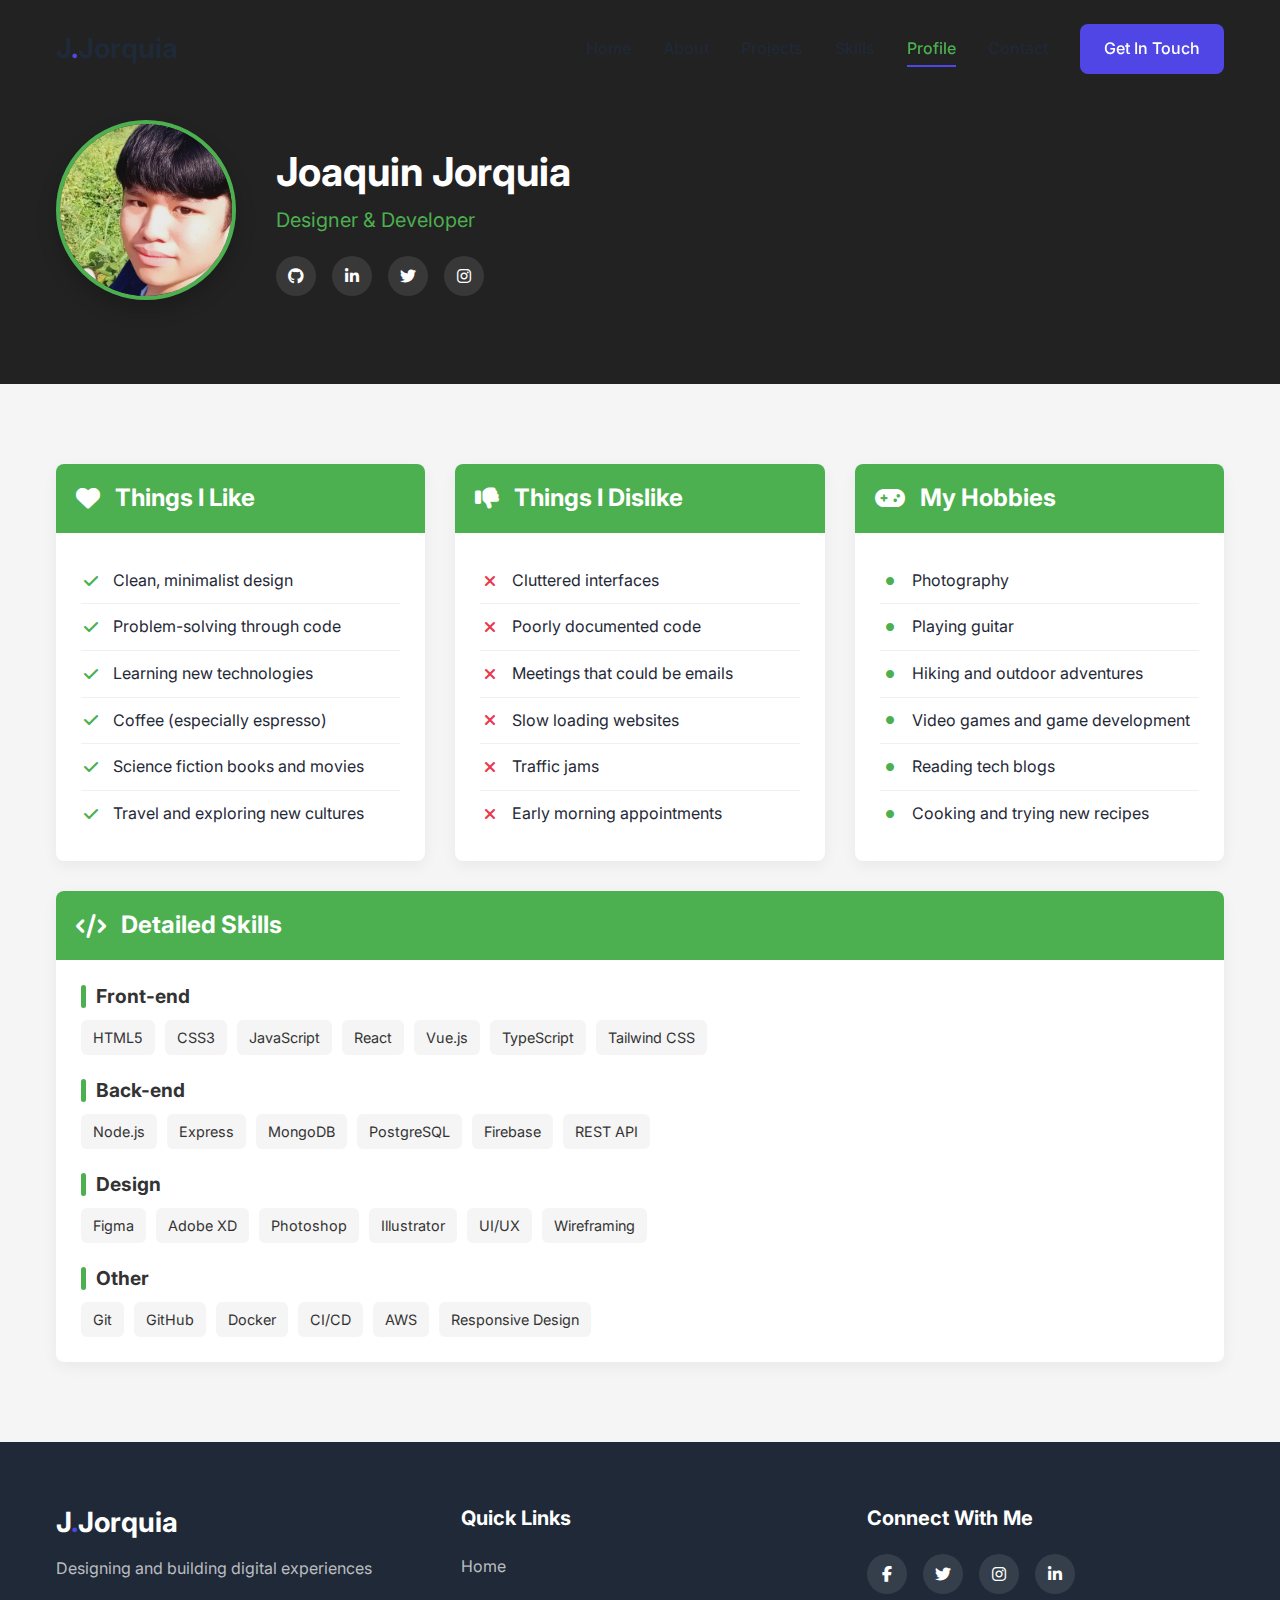
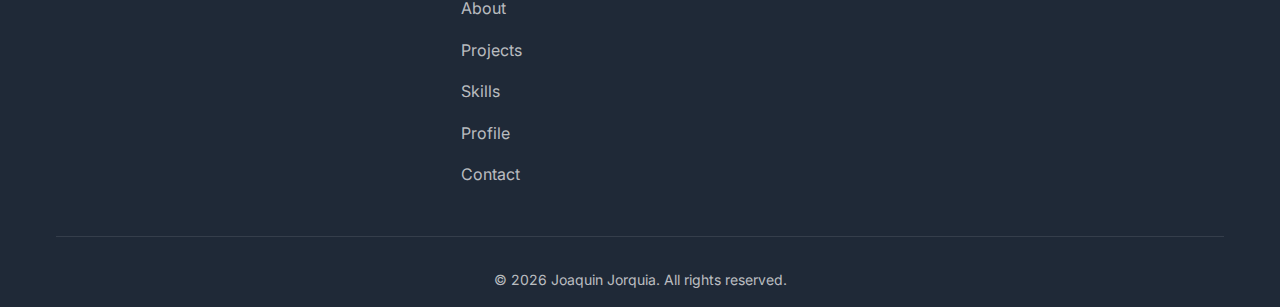
==== profile.html @ 527c4640 "Add profile page" ====
<!DOCTYPE html>
<html lang="en">
  <head>
    <meta charset="UTF-8" />
    <meta name="viewport" content="width=device-width, initial-scale=1.0" />
    <title>Joaquin Jorquia - Profile</title>
    <meta name="description" content="Joaquin Jorquia's Personal Profile - Likes, Dislikes, Hobbies and Skills" />
    <meta name="author" content="Joaquin Jorquia" />

    <meta property="og:title" content="Joaquin Jorquia - Profile" />
    <meta property="og:description" content="Joaquin Jorquia's Personal Profile - Likes, Dislikes, Hobbies and Skills" />
    <meta property="og:type" content="website" />
    <meta property="og:image" content="https://lovable.dev/opengraph-image-p98pqg.png" />

    <meta name="twitter:card" content="summary_large_image" />
    <meta name="twitter:site" content="@lovable_dev" />
    <meta name="twitter:image" content="https://lovable.dev/opengraph-image-p98pqg.png" />
    
    <!-- Google Fonts -->
    <link rel="preconnect" href="https://fonts.googleapis.com">
    <link rel="preconnect" href="https://fonts.gstatic.com" crossorigin>
    <link href="https://fonts.googleapis.com/css2?family=Inter:wght@400;500;600;700&display=swap" rel="stylesheet">
    
    <!-- Main Stylesheet -->
    <link rel="stylesheet" href="styles/main.css">
    <link rel="stylesheet" href="styles/profile.css">
    
    <!-- Font Awesome for icons -->
    <link rel="stylesheet" href="https://cdnjs.cloudflare.com/ajax/libs/font-awesome/6.4.0/css/all.min.css">
  </head>

  <body>
    <!-- Navbar -->
    <nav class="navbar">
      <div class="container navbar-container">
        <a href="index.html" class="logo">J<span>.</span>Jorquia</a>

        <!-- Desktop Navigation -->
        <div class="nav-menu-desktop">
          <a href="index.html#home" class="nav-link">Home</a>
          <a href="index.html#about" class="nav-link">About</a>
          <a href="index.html#projects" class="nav-link">Projects</a>
          <a href="index.html#skills" class="nav-link">Skills</a>
          <a href="profile.html" class="nav-link active">Profile</a>
          <a href="index.html#contact" class="nav-link">Contact</a>
          <a href="index.html#contact" class="btn-primary">Get In Touch</a>
        </div>

        <!-- Mobile Menu Button -->
        <button class="mobile-toggle" id="mobileToggle">
          <i class="fas fa-bars" id="menuIcon"></i>
        </button>
      </div>

      <!-- Mobile Navigation -->
      <div class="nav-menu" id="mobileMenu">
        <div class="container nav-menu-mobile">
          <a href="index.html#home" class="nav-link">Home</a>
          <a href="index.html#about" class="nav-link">About</a>
          <a href="index.html#projects" class="nav-link">Projects</a>
          <a href="index.html#skills" class="nav-link">Skills</a>
          <a href="profile.html" class="nav-link active">Profile</a>
          <a href="index.html#contact" class="nav-link">Contact</a>
          <a href="index.html#contact" class="btn-primary">Get In Touch</a>
        </div>
      </div>
    </nav>

    <!-- Profile Hero Section -->
    <section class="profile-hero">
      <div class="container">
        <div class="profile-header">
          <div class="profile-image-large">
            <img src="public/lovable-uploads/f87fe45c-ae2f-4794-98bb-93a037c8f9b2.png" alt="Joaquin Jorquia">
          </div>
          <div class="profile-intro">
            <h1>Joaquin Jorquia</h1>
            <p class="profile-tagline">Designer & Developer</p>
            <div class="profile-social">
              <a href="#" class="social-icon"><i class="fab fa-github"></i></a>
              <a href="#" class="social-icon"><i class="fab fa-linkedin-in"></i></a>
              <a href="#" class="social-icon"><i class="fab fa-twitter"></i></a>
              <a href="#" class="social-icon"><i class="fab fa-instagram"></i></a>
            </div>
          </div>
        </div>
      </div>
    </section>

    <!-- Profile Content Section -->
    <section class="profile-content">
      <div class="container">
        <div class="profile-grid">
          <!-- Likes Section -->
          <div class="profile-card">
            <div class="card-header">
              <i class="fas fa-heart card-icon"></i>
              <h2>Things I Like</h2>
            </div>
            <div class="card-content">
              <ul class="profile-list">
                <li><i class="fas fa-check"></i> Clean, minimalist design</li>
                <li><i class="fas fa-check"></i> Problem-solving through code</li>
                <li><i class="fas fa-check"></i> Learning new technologies</li>
                <li><i class="fas fa-check"></i> Coffee (especially espresso)</li>
                <li><i class="fas fa-check"></i> Science fiction books and movies</li>
                <li><i class="fas fa-check"></i> Travel and exploring new cultures</li>
              </ul>
            </div>
          </div>
          
          <!-- Dislikes Section -->
          <div class="profile-card">
            <div class="card-header">
              <i class="fas fa-thumbs-down card-icon"></i>
              <h2>Things I Dislike</h2>
            </div>
            <div class="card-content">
              <ul class="profile-list">
                <li><i class="fas fa-times"></i> Cluttered interfaces</li>
                <li><i class="fas fa-times"></i> Poorly documented code</li>
                <li><i class="fas fa-times"></i> Meetings that could be emails</li>
                <li><i class="fas fa-times"></i> Slow loading websites</li>
                <li><i class="fas fa-times"></i> Traffic jams</li>
                <li><i class="fas fa-times"></i> Early morning appointments</li>
              </ul>
            </div>
          </div>
          
          <!-- Hobbies Section -->
          <div class="profile-card">
            <div class="card-header">
              <i class="fas fa-gamepad card-icon"></i>
              <h2>My Hobbies</h2>
            </div>
            <div class="card-content">
              <ul class="profile-list">
                <li><i class="fas fa-circle"></i> Photography</li>
                <li><i class="fas fa-circle"></i> Playing guitar</li>
                <li><i class="fas fa-circle"></i> Hiking and outdoor adventures</li>
                <li><i class="fas fa-circle"></i> Video games and game development</li>
                <li><i class="fas fa-circle"></i> Reading tech blogs</li>
                <li><i class="fas fa-circle"></i> Cooking and trying new recipes</li>
              </ul>
            </div>
          </div>
          
          <!-- Detailed Skills Section -->
          <div class="profile-card skills-card">
            <div class="card-header">
              <i class="fas fa-code card-icon"></i>
              <h2>Detailed Skills</h2>
            </div>
            <div class="card-content">
              <div class="detailed-skills">
                <div class="skill-category">
                  <h3>Front-end</h3>
                  <div class="skill-tags">
                    <span class="skill-tag">HTML5</span>
                    <span class="skill-tag">CSS3</span>
                    <span class="skill-tag">JavaScript</span>
                    <span class="skill-tag">React</span>
                    <span class="skill-tag">Vue.js</span>
                    <span class="skill-tag">TypeScript</span>
                    <span class="skill-tag">Tailwind CSS</span>
                  </div>
                </div>
                
                <div class="skill-category">
                  <h3>Back-end</h3>
                  <div class="skill-tags">
                    <span class="skill-tag">Node.js</span>
                    <span class="skill-tag">Express</span>
                    <span class="skill-tag">MongoDB</span>
                    <span class="skill-tag">PostgreSQL</span>
                    <span class="skill-tag">Firebase</span>
                    <span class="skill-tag">REST API</span>
                  </div>
                </div>
                
                <div class="skill-category">
                  <h3>Design</h3>
                  <div class="skill-tags">
                    <span class="skill-tag">Figma</span>
                    <span class="skill-tag">Adobe XD</span>
                    <span class="skill-tag">Photoshop</span>
                    <span class="skill-tag">Illustrator</span>
                    <span class="skill-tag">UI/UX</span>
                    <span class="skill-tag">Wireframing</span>
                  </div>
                </div>
                
                <div class="skill-category">
                  <h3>Other</h3>
                  <div class="skill-tags">
                    <span class="skill-tag">Git</span>
                    <span class="skill-tag">GitHub</span>
                    <span class="skill-tag">Docker</span>
                    <span class="skill-tag">CI/CD</span>
                    <span class="skill-tag">AWS</span>
                    <span class="skill-tag">Responsive Design</span>
                  </div>
                </div>
              </div>
            </div>
          </div>
        </div>
      </div>
    </section>

    <!-- Footer -->
    <footer class="footer">
      <div class="container footer-container">
        <div>
          <h2 class="footer-logo">
            J<span>.</span>Jorquia
          </h2>
          <p class="footer-tagline">
            Designing and building digital experiences
          </p>
        </div>
        
        <div class="footer-nav">
          <h3>Quick Links</h3>
          <div class="footer-links">
            <a href="index.html#home" class="footer-link">Home</a>
            <a href="index.html#about" class="footer-link">About</a>
            <a href="index.html#projects" class="footer-link">Projects</a>
            <a href="index.html#skills" class="footer-link">Skills</a>
            <a href="profile.html" class="footer-link">Profile</a>
            <a href="index.html#contact" class="footer-link">Contact</a>
          </div>
        </div>
        
        <div>
          <h3>Connect With Me</h3>
          <div class="social-links">
            <a href="#" class="social-link" aria-label="Facebook">
              <i class="fab fa-facebook-f"></i>
            </a>
            <a href="#" class="social-link" aria-label="Twitter">
              <i class="fab fa-twitter"></i>
            </a>
            <a href="#" class="social-link" aria-label="Instagram">
              <i class="fab fa-instagram"></i>
            </a>
            <a href="#" class="social-link" aria-label="LinkedIn">
              <i class="fab fa-linkedin-in"></i>
            </a>
          </div>
        </div>
      </div>
      
      <div class="container">
        <div class="copyright">
          <p>&copy; <span id="currentYear"></span> Joaquin Jorquia. All rights reserved.</p>
        </div>
      </div>
      
      <button 
        class="scroll-top"
        id="scrollTopBtn"
        aria-label="Scroll to top"
      >
        <i class="fas fa-arrow-up"></i>
      </button>
    </footer>

    <!-- JavaScript -->
    <script src="js/main.js"></script>
  </body>
</html>
---- styles/main.css ----
/* Main CSS Styles */
:root {
  --primary-color: #4f46e5;
  --secondary-color: #f97316;
  --text-color: #1f2937;
  --text-light: #6b7280;
  --text-white: #ffffff;
  --background-color: #ffffff;
  --background-alt: #f9fafb;
  --border-color: #e5e7eb;
  --success-color: #10b981;
  --danger-color: #ef4444;
  --border-radius: 0.5rem;
  --transition: all 0.3s ease;
}

/* Base Styles */
* {
  margin: 0;
  padding: 0;
  box-sizing: border-box;
}

html {
  scroll-behavior: smooth;
}

body {
  font-family: 'Inter', sans-serif;
  color: var(--text-color);
  line-height: 1.6;
  font-size: 16px;
  background-color: var(--background-color);
}

h1, h2, h3, h4, h5, h6 {
  font-weight: 700;
  line-height: 1.2;
  margin-bottom: 1rem;
}

a {
  text-decoration: none;
  color: inherit;
  transition: var(--transition);
}

img {
  max-width: 100%;
  height: auto;
}

.container {
  width: 100%;
  max-width: 1200px;
  margin: 0 auto;
  padding: 0 1rem;
}

/* Button Styles */
.btn-primary {
  display: inline-block;
  background-color: var(--primary-color);
  color: var(--text-white);
  font-weight: 500;
  padding: 0.75rem 1.5rem;
  border-radius: var(--border-radius);
  transition: var(--transition);
  border: none;
  cursor: pointer;
}

.btn-primary:hover {
  background-color: rgba(79, 70, 229, 0.9);
}

.btn-outline {
  display: inline-block;
  background-color: transparent;
  color: var(--text-color);
  font-weight: 500;
  padding: 0.75rem 1.5rem;
  border-radius: var(--border-radius);
  border: 2px solid var(--text-color);
  transition: var(--transition);
  cursor: pointer;
}

.btn-outline:hover {
  background-color: var(--text-color);
  color: var(--text-white);
}

.btn-with-icon {
  display: flex;
  align-items: center;
  gap: 0.5rem;
}

.btn-icon {
  font-size: 1.125rem;
}

/* Section Styles */
section {
  padding: 4rem 0;
}

.section-header {
  margin-bottom: 3rem;
  text-align: center;
}

.section-title {
  font-size: 2.25rem;
  margin-bottom: 1rem;
}

.section-divider {
  width: 60px;
  height: 4px;
  background-color: var(--primary-color);
  margin: 0 auto 1.5rem;
  border-radius: 2px;
}

.section-description {
  max-width: 700px;
  margin: 0 auto;
  color: var(--text-light);
  font-size: 1.125rem;
}

/* Navbar Styles */
.navbar {
  position: fixed;
  top: 0;
  left: 0;
  width: 100%;
  background-color: transparent;
  padding: 1.5rem 0;
  z-index: 1000;
  transition: var(--transition);
}

.navbar.scrolled {
  background-color: var(--background-color);
  box-shadow: 0 4px 6px -1px rgba(0, 0, 0, 0.1);
  padding: 1rem 0;
}

.navbar-container {
  display: flex;
  justify-content: space-between;
  align-items: center;
}

.logo {
  font-size: 1.75rem;
  font-weight: 700;
  color: var(--text-color);
}

.logo span {
  color: var(--primary-color);
}

.nav-menu-desktop {
  display: flex;
  align-items: center;
  gap: 2rem;
}

.nav-link {
  position: relative;
  font-weight: 500;
  color: var(--text-color);
}

.nav-link::after {
  content: '';
  position: absolute;
  left: 0;
  bottom: -5px;
  width: 0;
  height: 2px;
  background-color: var(--primary-color);
  transition: var(--transition);
}

.nav-link:hover {
  color: var(--primary-color);
}

.nav-link:hover::after {
  width: 100%;
}

.mobile-toggle {
  display: none;
  background: transparent;
  border: none;
  font-size: 1.5rem;
  cursor: pointer;
  color: var(--text-color);
}

.nav-menu {
  display: none;
  position: absolute;
  top: 100%;
  left: 0;
  width: 100%;
  background-color: var(--background-color);
  padding: 1rem 0;
  box-shadow: 0 4px 6px -1px rgba(0, 0, 0, 0.1);
}

.nav-menu.active {
  display: block;
}

.nav-menu-mobile {
  display: flex;
  flex-direction: column;
  gap: 1.5rem;
  padding: 1rem 0;
}

/* Hero Section */
.hero {
  min-height: 100vh;
  display: flex;
  align-items: center;
  padding-top: 80px;
  background-color: var(--background-alt);
}

.hero-container {
  display: flex;
  align-items: center;
  justify-content: space-between;
  gap: 2rem;
}

.hero-content {
  flex: 1;
}

.hero-subtitle {
  font-size: 1.25rem;
  color: var(--primary-color);
  margin-bottom: 0.5rem;
}

.hero-title {
  font-size: 3.5rem;
  margin-bottom: 1.5rem;
}

.hero-description {
  font-size: 1.125rem;
  color: var(--text-light);
  margin-bottom: 2rem;
  max-width: 600px;
}

.hero-buttons {
  display: flex;
  gap: 1rem;
}

.hero-image {
  flex: 1;
  position: relative;
  display: flex;
  justify-content: center;
  align-items: center;
}

.image-decoration {
  position: absolute;
  width: 80%;
  height: 80%;
  border: 4px solid var(--primary-color);
  border-radius: var(--border-radius);
  top: 2rem;
  right: 0;
  z-index: 1;
}

.profile-image-container {
  position: relative;
  z-index: 2;
  width: 80%;
  border-radius: var(--border-radius);
  overflow: hidden;
  box-shadow: 0 20px 25px -5px rgba(0, 0, 0, 0.1);
}

.profile-image {
  width: 100%;
  height: auto;
  display: block;
}

.availability-badge {
  position: absolute;
  bottom: 2rem;
  left: 0;
  background-color: var(--success-color);
  color: var(--text-white);
  padding: 0.5rem 1rem;
  border-radius: 0 var(--border-radius) var(--border-radius) 0;
  font-weight: 500;
  font-size: 0.875rem;
  z-index: 3;
}

/* About Section */
.about {
  background-color: var(--background-color);
}

.about-content {
  display: flex;
  gap: 4rem;
}

.about-info {
  flex: 1;
}

.about-title {
  font-size: 2rem;
  margin-bottom: 1.5rem;
}

.about-title span {
  color: var(--primary-color);
}

.about-text {
  margin-bottom: 1.5rem;
  color: var(--text-light);
}

.about-contact-info {
  margin-bottom: 2rem;
}

.contact-item {
  display: flex;
  align-items: center;
  gap: 1rem;
  margin-bottom: 1rem;
}

.contact-icon {
  color: var(--primary-color);
  font-size: 1.25rem;
}

.about-stats {
  flex: 1;
}

.stats-grid {
  display: grid;
  grid-template-columns: repeat(2, 1fr);
  gap: 1.5rem;
}

.stat-card {
  background-color: var(--background-alt);
  padding: 2rem;
  border-radius: var(--border-radius);
  text-align: center;
  transition: var(--transition);
}

.stat-card:hover {
  transform: translateY(-5px);
  box-shadow: 0 10px 15px -3px rgba(0, 0, 0, 0.1);
}

.stat-value {
  font-size: 2.5rem;
  color: var(--primary-color);
  margin-bottom: 0.5rem;
}

.stat-label {
  color: var(--text-light);
  font-weight: 500;
}

/* Projects Section */
.projects {
  background-color: var(--background-alt);
}

.projects-grid {
  display: grid;
  grid-template-columns: repeat(auto-fill, minmax(350px, 1fr));
  gap: 2rem;
  margin-bottom: 3rem;
}

.project-card {
  background-color: var(--background-color);
  border-radius: var(--border-radius);
  overflow: hidden;
  box-shadow: 0 4px 6px -1px rgba(0, 0, 0, 0.1);
  transition: var(--transition);
}

.project-card:hover {
  transform: translateY(-5px);
  box-shadow: 0 10px 15px -3px rgba(0, 0, 0, 0.1);
}

.project-image-container {
  height: 200px;
  overflow: hidden;
}

.project-image {
  width: 100%;
  height: 100%;
  object-fit: cover;
  transition: transform 0.5s ease;
}

.project-card:hover .project-image {
  transform: scale(1.05);
}

.project-content {
  padding: 1.5rem;
}

.project-title {
  font-size: 1.25rem;
  margin-bottom: 0.75rem;
}

.project-description {
  color: var(--text-light);
  margin-bottom: 1rem;
  font-size: 0.875rem;
}

.project-tags {
  display: flex;
  flex-wrap: wrap;
  gap: 0.5rem;
  margin-bottom: 1.5rem;
}

.project-tag {
  background-color: var(--background-alt);
  padding: 0.25rem 0.75rem;
  border-radius: 9999px;
  font-size: 0.75rem;
  font-weight: 500;
}

.project-links {
  display: flex;
  gap: 1rem;
}

.project-link {
  display: flex;
  align-items: center;
  gap: 0.5rem;
  color: var(--primary-color);
  font-weight: 500;
  font-size: 0.875rem;
}

.project-link:hover {
  text-decoration: underline;
}

.projects-button {
  display: flex;
  justify-content: center;
}

/* Skills Section */
.skills {
  background-color: var(--background-color);
}

.skills-grid {
  display: grid;
  grid-template-columns: repeat(auto-fill, minmax(300px, 1fr));
  gap: 3rem;
}

.skill-category {
  display: flex;
  flex-direction: column;
}

.category-title {
  position: relative;
  font-size: 1.5rem;
  margin-bottom: 2rem;
  padding-bottom: 0.5rem;
}

.category-title::after {
  content: '';
  position: absolute;
  bottom: 0;
  left: 0;
  width: 40px;
  height: 3px;
  background-color: var(--primary-color);
  border-radius: 1.5px;
}

.skills-list {
  display: flex;
  flex-direction: column;
  gap: 1.5rem;
}

.skill-item {
  width: 100%;
}

.skill-header {
  display: flex;
  justify-content: space-between;
  margin-bottom: 0.5rem;
}

.skill-name {
  font-weight: 500;
}

.skill-percentage {
  color: var(--primary-color);
  font-weight: 500;
}

.skill-bar-bg {
  width: 100%;
  height: 8px;
  background-color: var(--background-alt);
  border-radius: 4px;
  overflow: hidden;
}

.skill-bar-fill {
  height: 100%;
  background-color: var(--primary-color);
  border-radius: 4px;
  transition: width 1s ease-in-out;
}

/* Contact Section */
.contact {
  background-color: var(--background-alt);
}

.contact-container {
  display: flex;
  gap: 3rem;
}

.contact-info {
  flex: 1;
}

.contact-title {
  font-size: 1.5rem;
  margin-bottom: 1rem;
}

.contact-description {
  color: var(--text-light);
  margin-bottom: 2rem;
}

.contact-details {
  display: flex;
  flex-direction: column;
  gap: 1.5rem;
  margin-bottom: 2rem;
}

.contact-detail {
  display: flex;
  gap: 1rem;
}

.contact-detail-icon {
  display: flex;
  align-items: center;
  justify-content: center;
  width: 50px;
  height: 50px;
  background-color: var(--background-color);
  color: var(--primary-color);
  border-radius: 50%;
  font-size: 1.25rem;
  flex-shrink: 0;
}

.contact-detail-text h4 {
  font-size: 1.125rem;
  margin-bottom: 0.25rem;
}

.contact-detail-text p {
  color: var(--text-light);
}

.contact-form {
  flex: 1;
  background-color: var(--background-color);
  padding: 2rem;
  border-radius: var(--border-radius);
  box-shadow: 0 4px 6px -1px rgba(0, 0, 0, 0.1);
}

.form-title {
  font-size:.5rem;
  margin-bottom: 1.5rem;
}

.form-group {
  margin-bottom: 1.5rem;
}

.form-label {
  display: block;
  margin-bottom: 0.5rem;
  font-weight: 500;
}

.form-input, .form-textarea {
  width: 100%;
  padding: 0.75rem 1rem;
  border: 1px solid var(--border-color);
  border-radius: var(--border-radius);
  font-family: inherit;
  font-size: 1rem;
  background-color: var(--background-color);
  transition: var(--transition);
}

.form-input:focus, .form-textarea:focus {
  outline: none;
  border-color: var(--primary-color);
  box-shadow: 0 0 0 3px rgba(79, 70, 229, 0.2);
}

.form-textarea {
  min-height: 150px;
  resize: vertical;
}

.form-button {
  width: 100%;
  background-color: var(--primary-color);
  color: var(--text-white);
  padding: 0.75rem 1.5rem;
  border: none;
  border-radius: var(--border-radius);
  font-weight: 500;
  cursor: pointer;
  transition: var(--transition);
}

.form-button:hover {
  background-color: rgba(79, 70, 229, 0.9);
}

/* Footer */
.footer {
  background-color: var(--text-color);
  color: var(--text-white);
  padding: 4rem 0 1rem;
  position: relative;
}

.footer-container {
  display: grid;
  grid-template-columns: repeat(auto-fit, minmax(250px, 1fr));
  gap: 3rem;
  margin-bottom: 3rem;
}

.footer-logo {
  font-size: 1.75rem;
  font-weight: 700;
  margin-bottom: 1rem;
}

.footer-logo span {
  color: var(--primary-color);
}

.footer-tagline {
  color: rgba(255, 255, 255, 0.7);
}

.footer h3 {
  font-size: 1.25rem;
  margin-bottom: 1.5rem;
}

.footer-links {
  display: flex;
  flex-direction: column;
  gap: 1rem;
}

.footer-link {
  color: rgba(255, 255, 255, 0.7);
  transition: var(--transition);
}

.footer-link:hover {
  color: var(--text-white);
  transform: translateX(5px);
}

.social-links {
  display: flex;
  gap: 1rem;
}

.social-link {
  display: flex;
  align-items: center;
  justify-content: center;
  width: 40px;
  height: 40px;
  background-color: rgba(255, 255, 255, 0.1);
  color: var(--text-white);
  border-radius: 50%;
  transition: var(--transition);
}

.social-link:hover {
  background-color: var(--primary-color);
  transform: translateY(-3px);
}

.copyright {
  text-align: center;
  padding-top: 2rem;
  border-top: 1px solid rgba(255, 255, 255, 0.1);
  color: rgba(255, 255, 255, 0.7);
  font-size: 0.875rem;
}

.scroll-top {
  position: fixed;
  bottom: 2rem;
  right: 2rem;
  width: 40px;
  height: 40px;
  background-color: var(--primary-color);
  color: var(--text-white);
  border: none;
  border-radius: 50%;
  display: flex;
  align-items: center;
  justify-content: center;
  cursor: pointer;
  opacity: 0;
  transition: var(--transition);
  z-index: 100;
}

.scroll-top.visible {
  opacity: 1;
}

/* Responsive Styles */
@media (max-width: 992px) {
  .hero-container {
    flex-direction: column-reverse;
    text-align: center;
  }
  
  .hero-buttons {
    justify-content: center;
  }
  
  .section-title {
    font-size: 2rem;
  }
  
  .about-content {
    flex-direction: column;
  }
  
  .contact-container {
    flex-direction: column;
  }
}

@media (max-width: 768px) {
  .nav-menu-desktop {
    display: none;
  }
  
  .mobile-toggle {
    display: block;
  }
  
  .hero-title {
    font-size: 2.5rem;
  }
  
  .stats-grid {
    grid-template-columns: 1fr;
  }
  
  .projects-grid {
    grid-template-columns: 1fr;
  }
  
  .skills-grid {
    grid-template-columns: 1fr;
  }
  
  .footer-container {
    grid-template-columns: 1fr;
    text-align: center;
  }
  
  .footer-links {
    align-items: center;
  }
  
  .social-links {
    justify-content: center;
  }
}

@media (max-width: 576px) {
  section {
    padding: 3rem 0;
  }
  
  .hero-title {
    font-size: 2rem;
  }
  
  .btn-primary, .btn-outline {
    padding: 0.6rem 1.2rem;
  }
  
  .about-title {
    font-size: 1.75rem;
  }
  
  .contact-detail {
    flex-direction: column;
    align-items: center;
    text-align: center;
  }
}
---- styles/profile.css ----
/* Profile Page Styles */
.profile-hero {
  padding-top: 120px;
  padding-bottom: 60px;
  background-color: #222222;
  color: white;
}

.profile-header {
  display: flex;
  flex-direction: column;
  align-items: center;
  text-align: center;
  animation: fadeIn 0.5s ease-out;
}

.profile-image-large {
  width: 180px;
  height: 180px;
  border-radius: 50%;
  overflow: hidden;
  border: 4px solid #4CAF50;
  margin-bottom: 24px;
  box-shadow: 0 10px 20px rgba(0,0,0,0.2);
}

.profile-image-large img {
  width: 100%;
  height: 100%;
  object-fit: cover;
}

.profile-intro h1 {
  font-size: 2.5rem;
  margin-bottom: 8px;
}

.profile-tagline {
  font-size: 1.25rem;
  color: #4CAF50;
  margin-bottom: 20px;
}

.profile-social {
  display: flex;
  gap: 16px;
  justify-content: center;
}

.social-icon {
  width: 40px;
  height: 40px;
  background-color: rgba(255, 255, 255, 0.1);
  border-radius: 50%;
  display: flex;
  align-items: center;
  justify-content: center;
  color: white;
  transition: all 0.3s ease;
}

.social-icon:hover {
  background-color: #4CAF50;
  transform: translateY(-3px);
}

/* Profile Content */
.profile-content {
  padding: 80px 0;
  background-color: #f5f5f5;
}

.profile-grid {
  display: grid;
  grid-template-columns: 1fr;
  gap: 30px;
}

.profile-card {
  background-color: white;
  border-radius: 8px;
  overflow: hidden;
  box-shadow: 0 5px 15px rgba(0,0,0,0.05);
  transition: transform 0.3s ease, box-shadow 0.3s ease;
  animation: fadeIn 0.6s ease-out;
}

.profile-card:hover {
  transform: translateY(-5px);
  box-shadow: 0 10px 25px rgba(0,0,0,0.1);
}

.card-header {
  background-color: #4CAF50;
  color: white;
  padding: 20px;
  display: flex;
  align-items: center;
  gap: 15px;
}

.card-icon {
  font-size: 24px;
}

.card-header h2 {
  font-size: 1.5rem;
  margin: 0;
}

.card-content {
  padding: 25px;
}

.profile-list {
  list-style: none;
  padding: 0;
  margin: 0;
}

.profile-list li {
  padding: 10px 0;
  border-bottom: 1px solid #f0f0f0;
  display: flex;
  align-items: center;
  gap: 12px;
}

.profile-list li:last-child {
  border-bottom: none;
}

.profile-list li i {
  min-width: 20px;
  text-align: center;
}

.profile-list li i.fa-check {
  color: #4CAF50;
}

.profile-list li i.fa-times {
  color: #EA384C;
}

.profile-list li i.fa-circle {
  color: #4CAF50;
  font-size: 8px;
}

/* Detailed Skills */
.skills-card {
  grid-column: 1 / -1;
}

.detailed-skills {
  display: flex;
  flex-direction: column;
  gap: 24px;
}

.skill-category h3 {
  font-size: 1.2rem;
  margin-bottom: 12px;
  color: #333;
  position: relative;
  padding-left: 15px;
}

.skill-category h3::before {
  content: '';
  position: absolute;
  left: 0;
  top: 0;
  height: 100%;
  width: 5px;
  background-color: #4CAF50;
  border-radius: 3px;
}

.skill-tags {
  display: flex;
  flex-wrap: wrap;
  gap: 10px;
}

.skill-tag {
  background-color: #f5f5f5;
  color: #333;
  padding: 6px 12px;
  border-radius: 6px;
  font-size: 0.9rem;
  transition: all 0.2s ease;
}

.skill-tag:hover {
  background-color: #4CAF50;
  color: white;
  transform: scale(1.05);
}

/* Active navigation link */
.nav-link.active {
  color: #4CAF50;
}

.nav-link.active::after {
  width: 100%;
}

/* Media Queries */
@media (min-width: 768px) {
  .profile-header {
    flex-direction: row;
    text-align: left;
    gap: 40px;
  }

  .profile-social {
    justify-content: flex-start;
  }

  .profile-grid {
    grid-template-columns: repeat(2, 1fr);
  }
}

@media (min-width: 1024px) {
  .profile-grid {
    grid-template-columns: repeat(3, 1fr);
  }
  
  .skills-card {
    grid-column: span 3;
  }
}
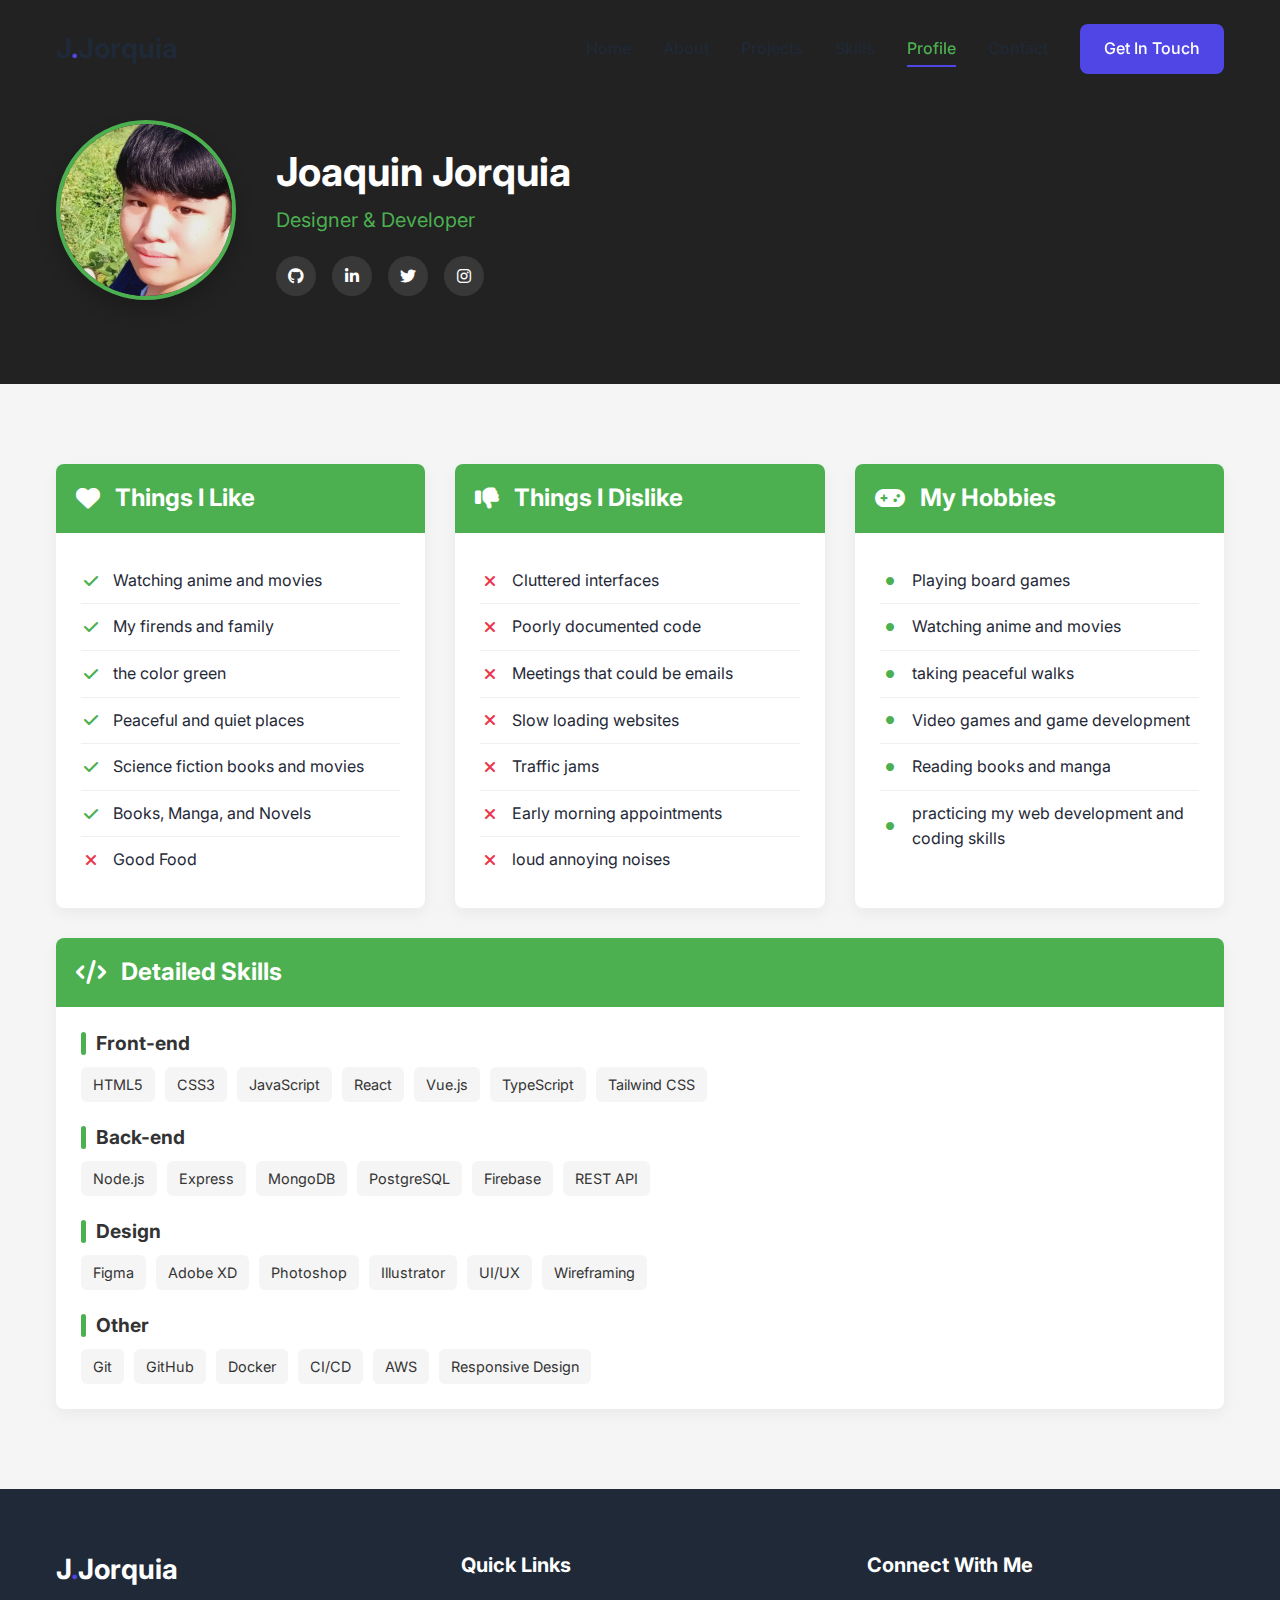
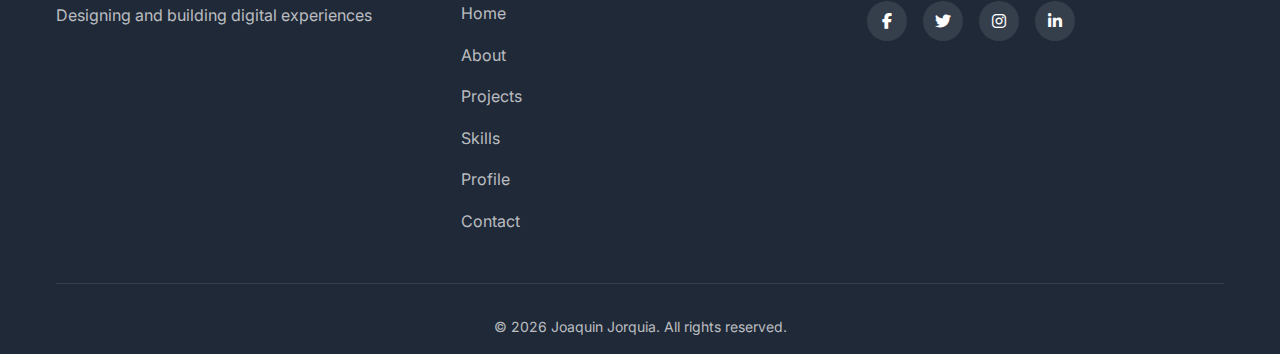
==== commit 1c39a96d: "Update profile.html" ====
--- a/profile.html
+++ b/profile.html
@@ -100,12 +100,13 @@
             </div>
             <div class="card-content">
               <ul class="profile-list">
-                <li><i class="fas fa-check"></i> Clean, minimalist design</li>
-                <li><i class="fas fa-check"></i> Problem-solving through code</li>
-                <li><i class="fas fa-check"></i> Learning new technologies</li>
-                <li><i class="fas fa-check"></i> Coffee (especially espresso)</li>
+                <li><i class="fas fa-check"></i> Watching anime and movies</li>
+                <li><i class="fas fa-check"></i> My firends and family</li>
+                <li><i class="fas fa-check"></i> the color green</li>
+                <li><i class="fas fa-check"></i> Peaceful and quiet places</li>
                 <li><i class="fas fa-check"></i> Science fiction books and movies</li>
-                <li><i class="fas fa-check"></i> Travel and exploring new cultures</li>
+                <li><i class="fas fa-check"></i> Books, Manga, and Novels</li>
+                <li><i class="fas fa-times"></i> Good Food</li>
               </ul>
             </div>
           </div>
@@ -124,6 +125,7 @@
                 <li><i class="fas fa-times"></i> Slow loading websites</li>
                 <li><i class="fas fa-times"></i> Traffic jams</li>
                 <li><i class="fas fa-times"></i> Early morning appointments</li>
+                <li><i class="fas fa-times"></i> loud annoying noises</li>
               </ul>
             </div>
           </div>
@@ -136,12 +138,12 @@
             </div>
             <div class="card-content">
               <ul class="profile-list">
-                <li><i class="fas fa-circle"></i> Photography</li>
-                <li><i class="fas fa-circle"></i> Playing guitar</li>
-                <li><i class="fas fa-circle"></i> Hiking and outdoor adventures</li>
+                <li><i class="fas fa-circle"></i> Playing board games</li>
+                <li><i class="fas fa-circle"></i> Watching anime and movies</li>
+                <li><i class="fas fa-circle"></i> taking peaceful walks</li>
                 <li><i class="fas fa-circle"></i> Video games and game development</li>
-                <li><i class="fas fa-circle"></i> Reading tech blogs</li>
-                <li><i class="fas fa-circle"></i> Cooking and trying new recipes</li>
+                <li><i class="fas fa-circle"></i> Reading books and manga</li>
+                <li><i class="fas fa-circle"></i> practicing my web development and coding skills</li>
               </ul>
             </div>
           </div>
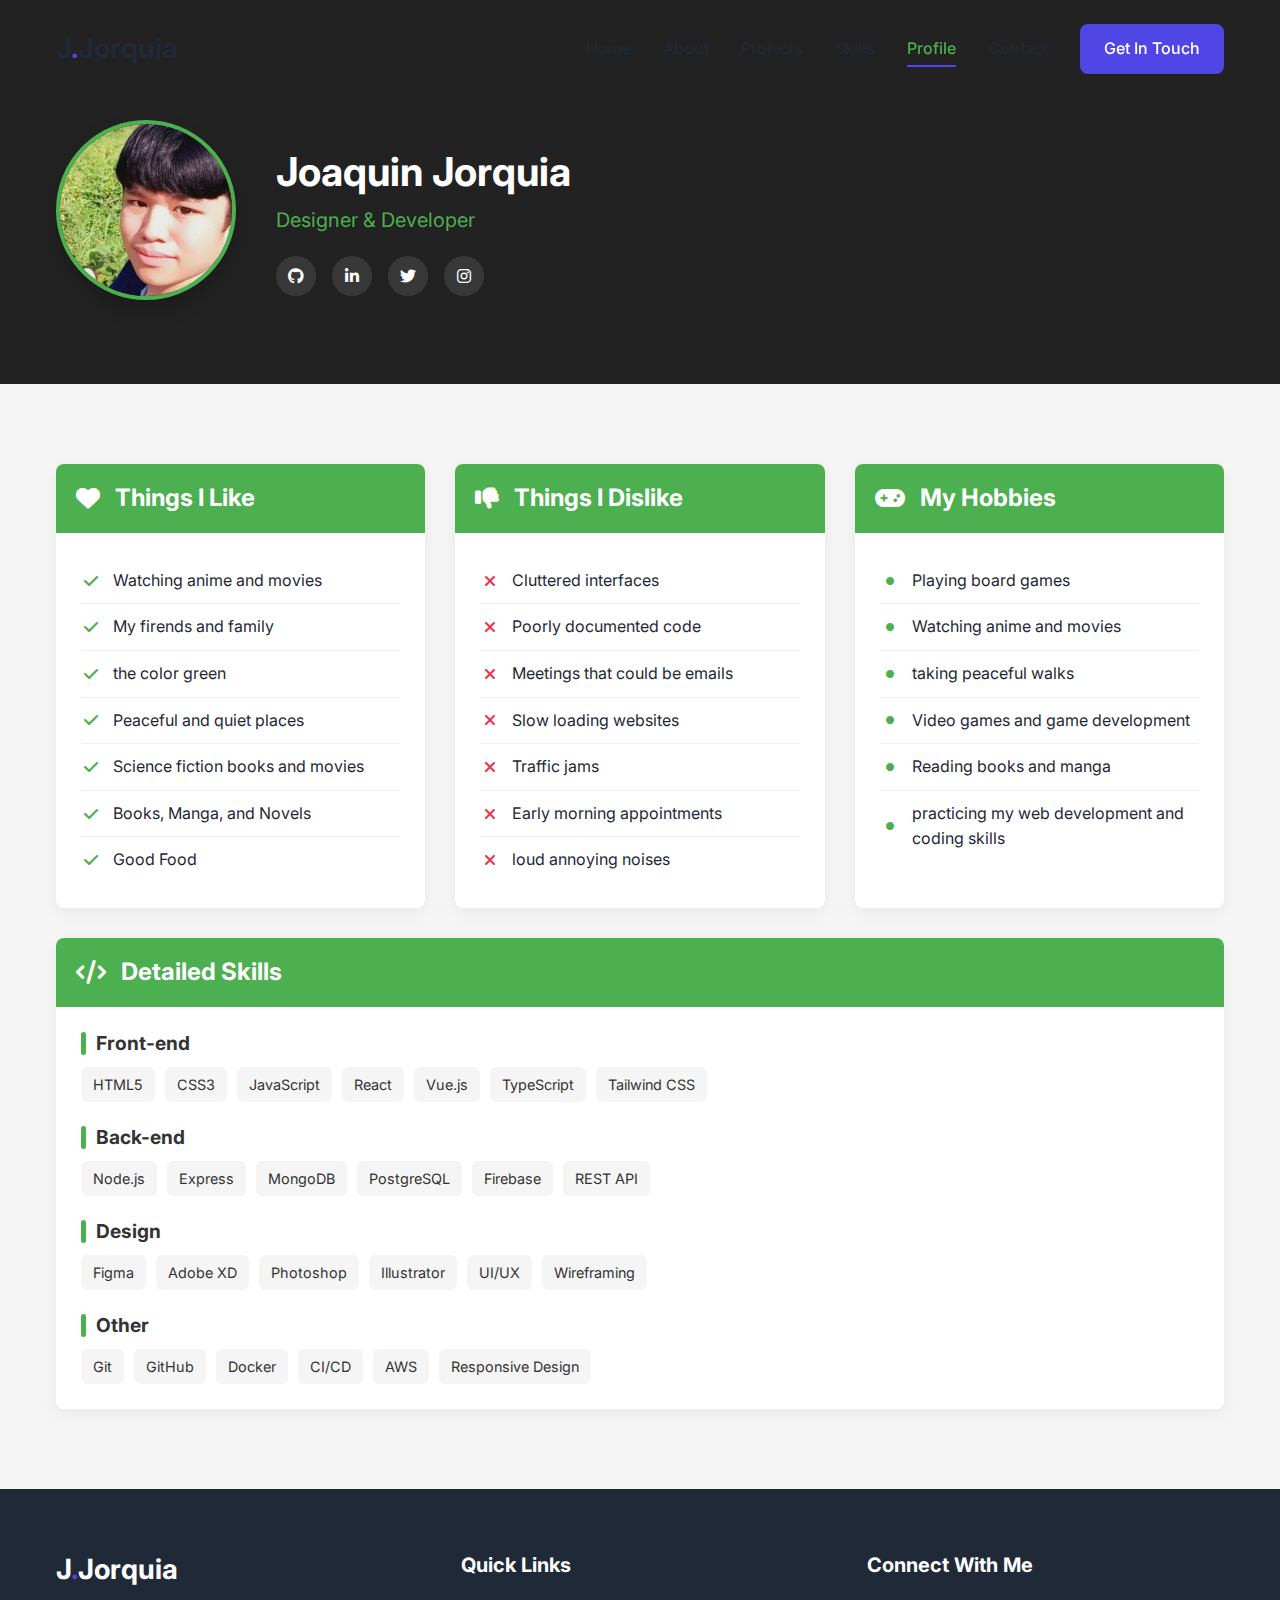
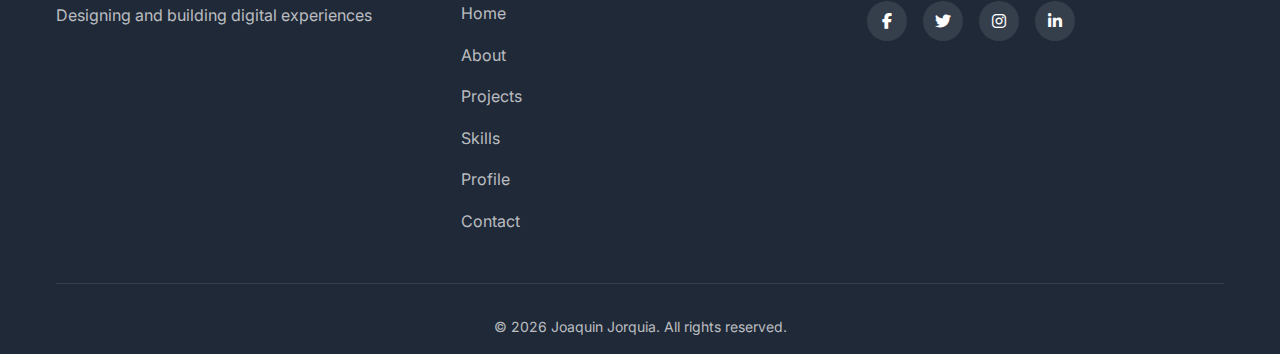
==== commit 0706263a: "Update profile.html" ====
--- a/profile.html
+++ b/profile.html
@@ -106,7 +106,7 @@
                 <li><i class="fas fa-check"></i> Peaceful and quiet places</li>
                 <li><i class="fas fa-check"></i> Science fiction books and movies</li>
                 <li><i class="fas fa-check"></i> Books, Manga, and Novels</li>
-                <li><i class="fas fa-times"></i> Good Food</li>
+                <li><i class="fas fa-check"></i> Good Food</li>
               </ul>
             </div>
           </div>
